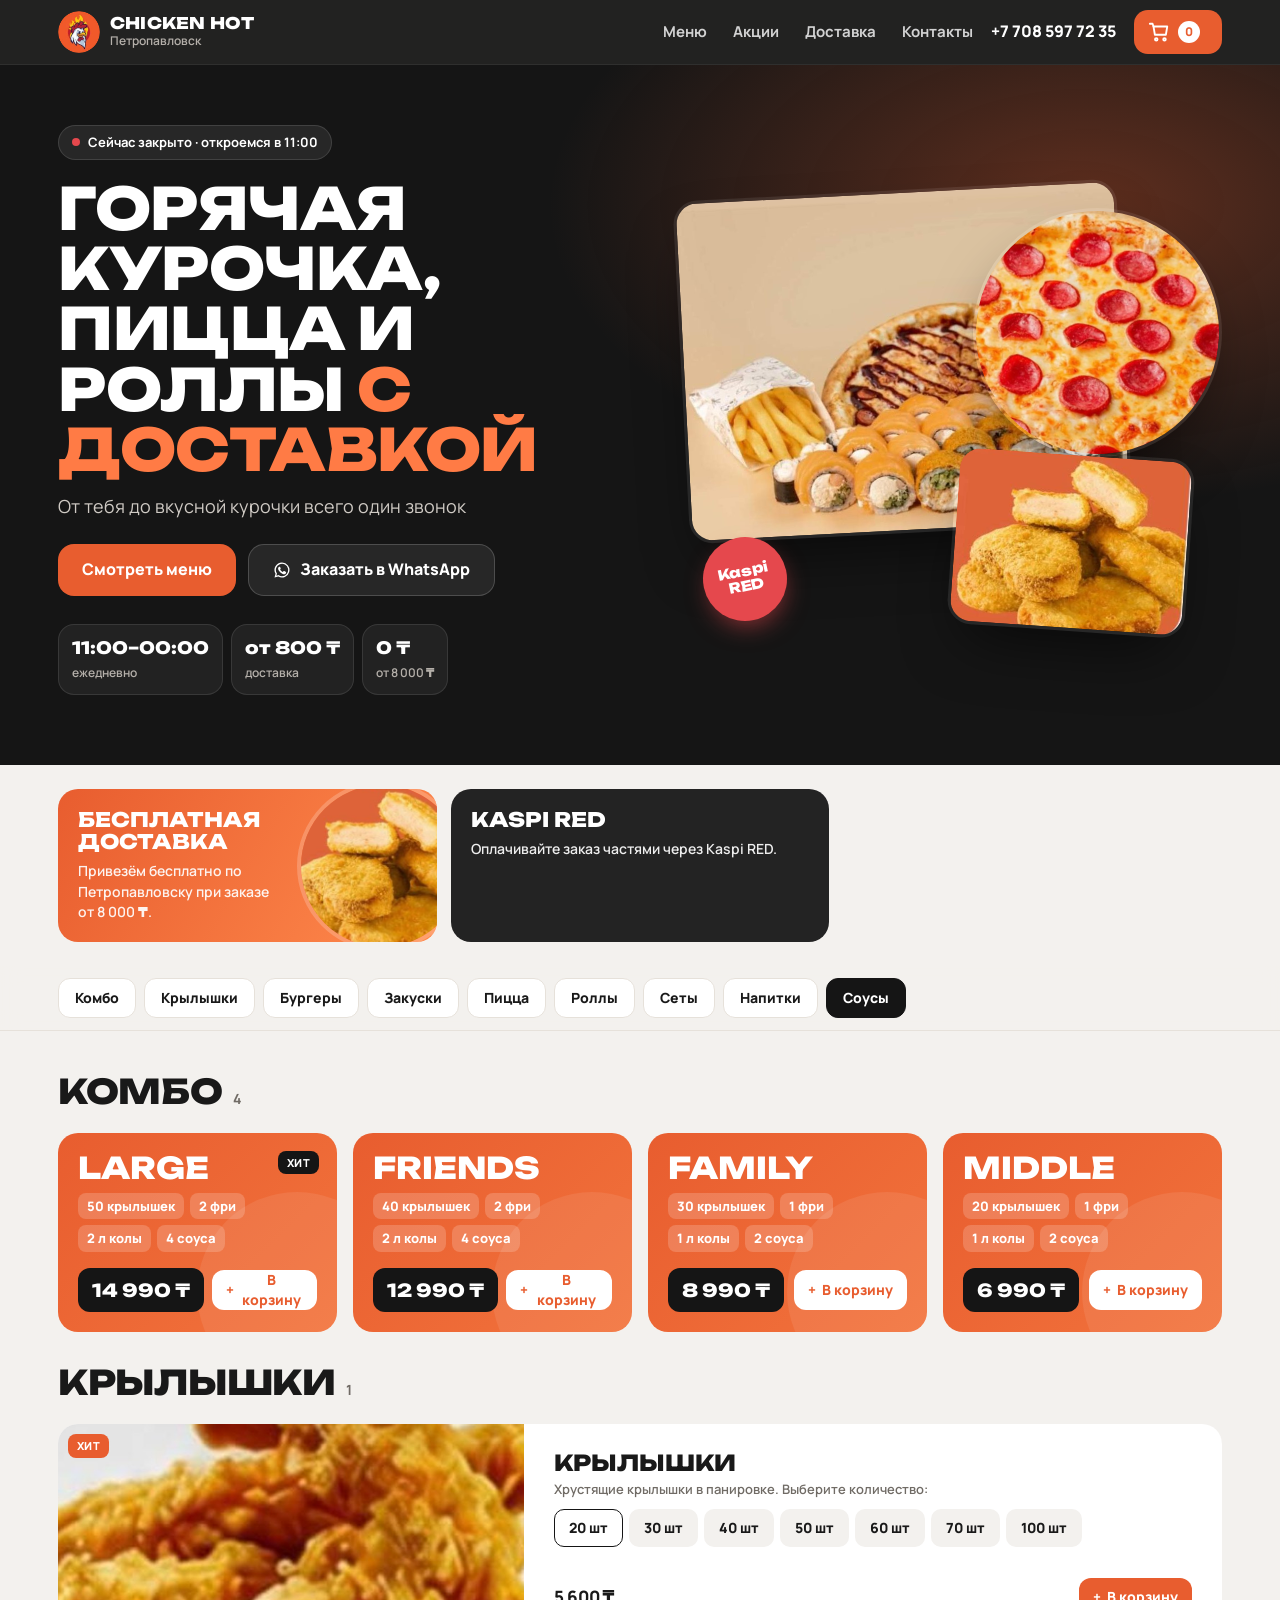
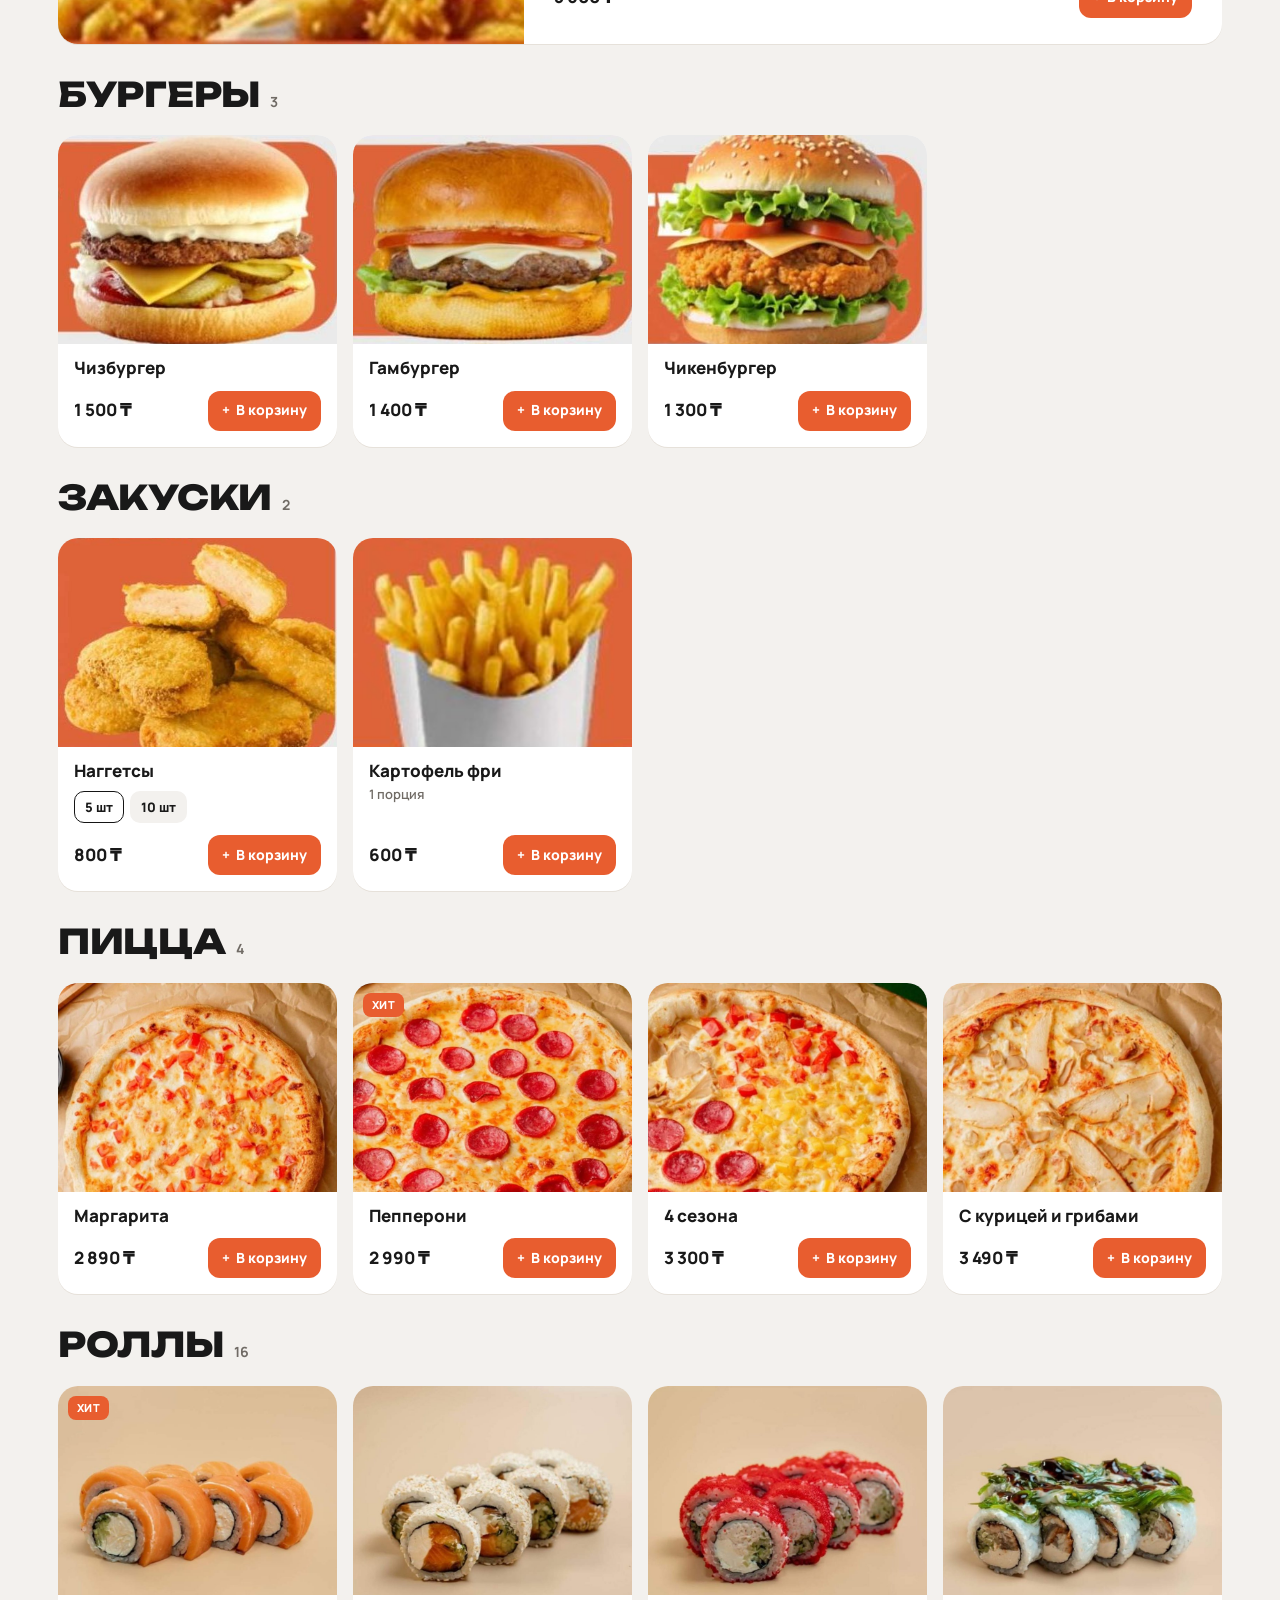
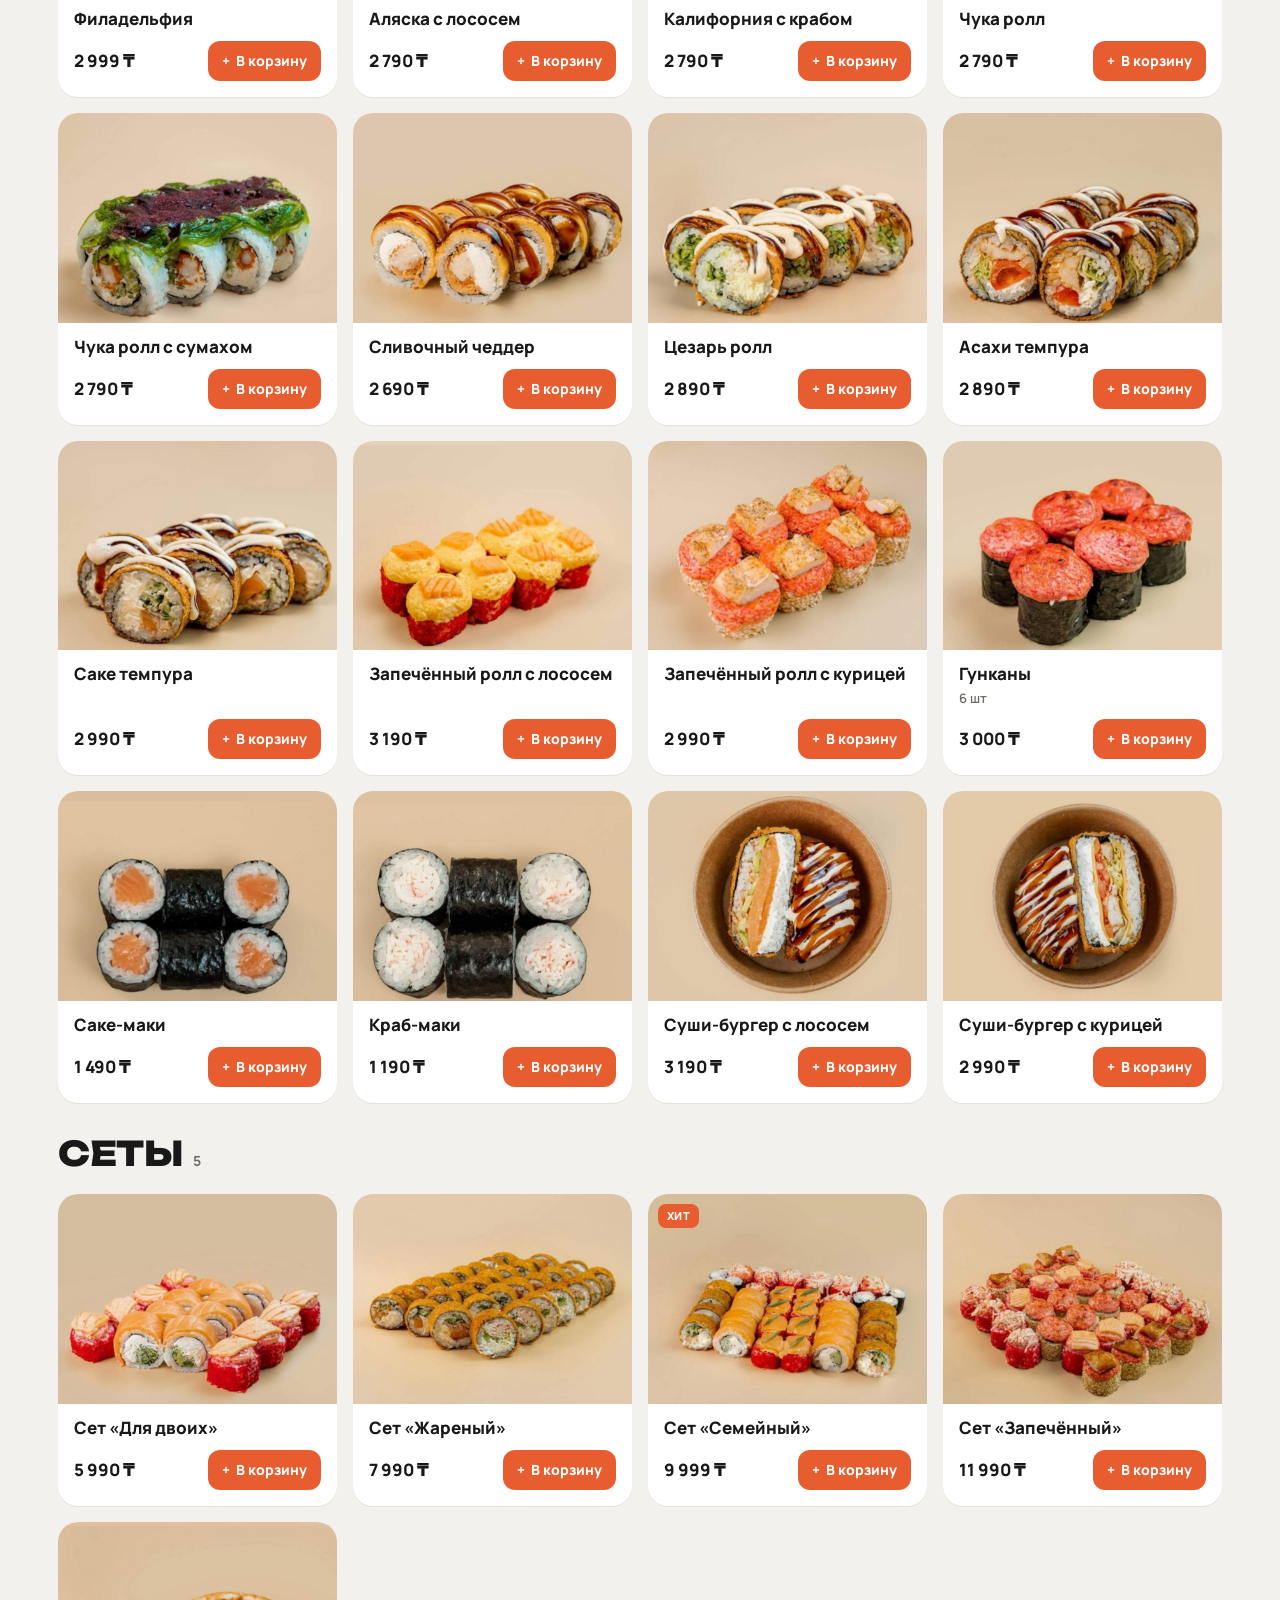
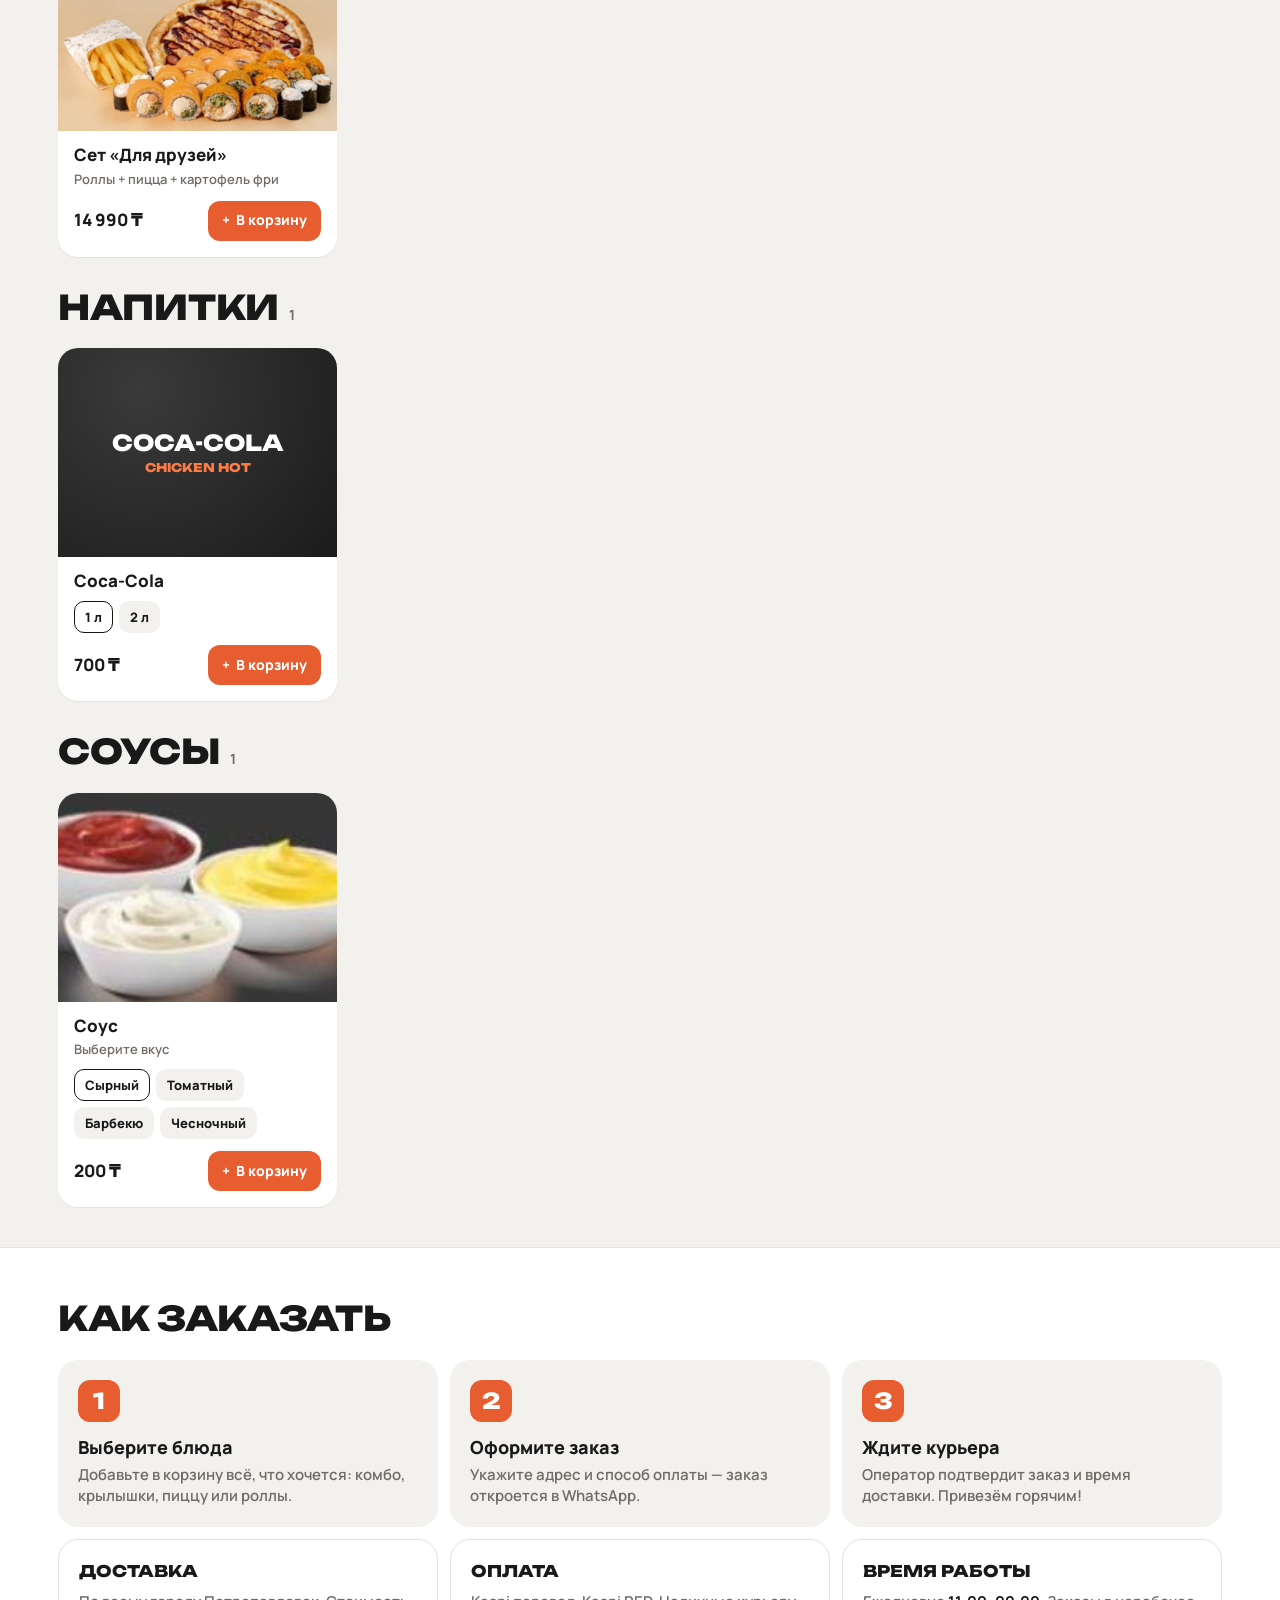
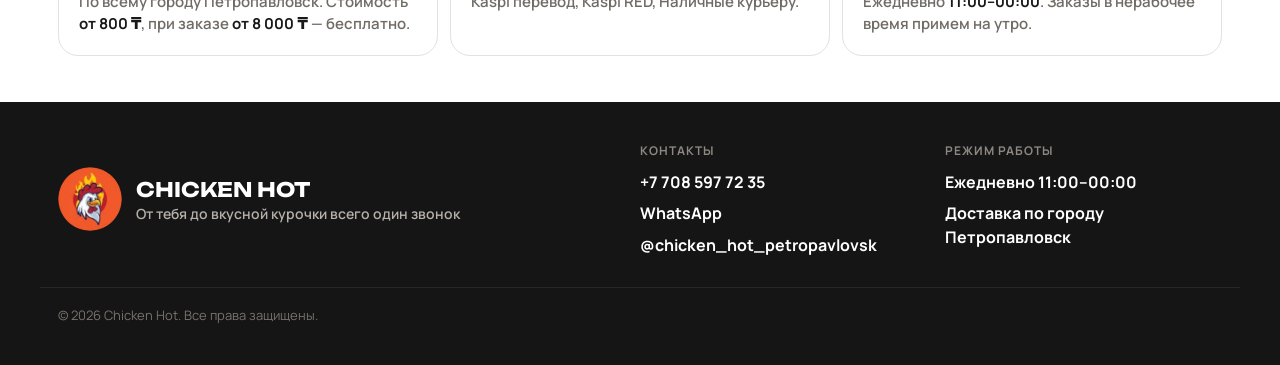
==== index.html @ 7885a6c0 "Сайт Chicken Hot: меню, корзина, заказ в WhatsApp, админ-панель Co-Authored-By: Claude Opus 5.5 <nor" ====
<!DOCTYPE html>
<html lang="ru">
<head>
<meta charset="UTF-8">
<meta name="viewport" content="width=device-width, initial-scale=1, viewport-fit=cover">
<title>Chicken Hot — доставка курочки, пиццы и роллов в Петропавловске</title>
<meta name="description" content="Chicken Hot Петропавловск: острые крылышки, комбо, бургеры, пицца, роллы и сеты с доставкой. Ежедневно 11:00–00:00. Бесплатная доставка от 8 000 ₸. Kaspi RED.">
<meta name="theme-color" content="#161616">
<meta property="og:title" content="Chicken Hot — доставка в Петропавловске">
<meta property="og:description" content="Крылышки, комбо, пицца и роллы. Бесплатная доставка от 8 000 ₸.">
<meta property="og:image" content="img/set-dlya-druzei.jpg">
<link rel="icon" type="image/png" href="img/logo.png">
<link rel="preconnect" href="https://fonts.googleapis.com">
<link rel="preconnect" href="https://fonts.gstatic.com" crossorigin>
<link href="https://fonts.googleapis.com/css2?family=Manrope:wght@500;600;700;800&family=Unbounded:wght@600;800&display=swap" rel="stylesheet">
<link rel="stylesheet" href="css/style.css">
</head>
<body>

<header class="top">
  <div class="wrap top-in">
    <a class="brand" href="#top" aria-label="Chicken Hot">
      <img src="img/logo.png" alt="" width="44" height="44">
      <span><b>Chicken Hot</b><small data-s="city">Петропавловск</small></span>
    </a>
    <nav class="top-nav">
      <a href="#menu">Меню</a>
      <a href="#promos">Акции</a>
      <a href="#delivery">Доставка</a>
      <a href="#contacts">Контакты</a>
    </nav>
    <a class="top-phone" data-phone></a>
    <button class="cart-btn" id="cartBtn" aria-label="Корзина">
      <svg viewBox="0 0 24 24" width="22" height="22" fill="none" stroke="currentColor" stroke-width="2" stroke-linecap="round" stroke-linejoin="round"><path d="M6 6h15l-1.5 9h-12z"/><path d="M6 6 5 3H2"/><circle cx="9" cy="20" r="1.4"/><circle cx="18" cy="20" r="1.4"/></svg>
      <span class="cart-count" id="cartCount">0</span>
      <span class="cart-sum" id="cartSum"></span>
    </button>
  </div>
</header>

<section class="hero" id="top">
  <div class="wrap hero-in">
    <div class="hero-text">
      <span class="status" id="status"><i></i><span>Загрузка…</span></span>
      <h1>Горячая курочка, пицца и роллы <em>с доставкой</em></h1>
      <p class="lead" data-s="tagline"></p>
      <div class="hero-cta">
        <a href="#menu" class="btn btn-primary">Смотреть меню</a>
        <a class="btn btn-ghost" data-wa target="_blank" rel="noopener">
          <svg viewBox="0 0 24 24" width="18" height="18" fill="currentColor"><path d="M12 2a10 10 0 0 0-8.6 15.1L2 22l5-1.3A10 10 0 1 0 12 2zm0 18.2c-1.5 0-3-.4-4.2-1.2l-.3-.2-3 .8.8-2.9-.2-.3A8.2 8.2 0 1 1 12 20.2zm4.5-6.1c-.2-.1-1.5-.7-1.7-.8-.2-.1-.4-.1-.6.1l-.8 1c-.1.2-.3.2-.5.1a6.7 6.7 0 0 1-3.3-2.9c-.2-.4.2-.4.7-1.3.1-.2 0-.3 0-.4l-.8-1.8c-.2-.5-.4-.4-.6-.4h-.5a1 1 0 0 0-.7.3 3 3 0 0 0-.9 2.2 5.2 5.2 0 0 0 1.1 2.7 11.8 11.8 0 0 0 4.5 4c1.7.7 2.3.8 3.2.6.5-.1 1.5-.6 1.7-1.2.2-.6.2-1.1.2-1.2-.1-.1-.3-.2-.5-.3z"/></svg>
          Заказать в WhatsApp
        </a>
      </div>
      <ul class="hero-facts">
        <li><b data-s="hours">11:00–00:00</b><span>ежедневно</span></li>
        <li><b data-s="deliveryFromTxt">от 800 ₸</b><span>доставка</span></li>
        <li><b>0 ₸</b><span data-s="freeFromTxt">от 8 000 ₸</span></li>
      </ul>
    </div>
    <div class="hero-art" aria-hidden="true">
      <div class="art art-1"><img src="img/set-dlya-druzei.jpg" alt=""></div>
      <div class="art art-2"><img src="img/pizza-pepperoni.jpg" alt=""></div>
      <div class="art art-3"><img src="img/naggetsy.jpg" alt=""></div>
      <div class="hero-sticker">Kaspi<br>RED</div>
    </div>
  </div>
</section>

<div class="notice" id="notice" hidden></div>

<section class="wrap promos" id="promos"></section>

<nav class="cats" id="cats" aria-label="Категории меню"><div class="wrap cats-in" id="catsIn"></div></nav>

<main class="wrap menu" id="menu"></main>

<section class="delivery" id="delivery">
  <div class="wrap">
    <h2 class="sec-title">Как заказать</h2>
    <div class="steps">
      <div class="step"><span>1</span><h3>Выберите блюда</h3><p>Добавьте в корзину всё, что хочется: комбо, крылышки, пиццу или роллы.</p></div>
      <div class="step"><span>2</span><h3>Оформите заказ</h3><p>Укажите адрес и способ оплаты — заказ откроется в WhatsApp.</p></div>
      <div class="step"><span>3</span><h3>Ждите курьера</h3><p>Оператор подтвердит заказ и время доставки. Привезём горячим!</p></div>
    </div>
    <div class="info-grid">
      <div class="info"><h3>Доставка</h3><p>По всему городу <span data-s="city">Петропавловск</span>. Стоимость <b data-s="deliveryFromTxt">от 800 ₸</b>, при заказе <b data-s="freeFromTxt">от 8 000 ₸</b> — бесплатно.</p></div>
      <div class="info"><h3>Оплата</h3><p data-s="paymentsTxt">Kaspi перевод, Kaspi RED, наличные курьеру.</p></div>
      <div class="info"><h3>Время работы</h3><p>Ежедневно <b data-s="hours">11:00–00:00</b>. Заказы в нерабочее время примем на утро.</p></div>
    </div>
  </div>
</section>

<footer class="footer" id="contacts">
  <div class="wrap foot-in">
    <div class="foot-brand">
      <img src="img/logo.png" alt="" width="64" height="64">
      <div><b>Chicken Hot</b><p data-s="tagline"></p></div>
    </div>
    <div class="foot-col">
      <h4>Контакты</h4>
      <a data-phone></a>
      <a data-wa target="_blank" rel="noopener">WhatsApp</a>
      <a data-ig target="_blank" rel="noopener">Instagram</a>
      <span data-s="address"></span>
    </div>
    <div class="foot-col">
      <h4>Режим работы</h4>
      <span>Ежедневно <span data-s="hours">11:00–00:00</span></span>
      <span>Доставка по городу <span data-s="city"></span></span>
    </div>
  </div>
  <div class="wrap foot-bottom">© <span id="year"></span> Chicken Hot. Все права защищены.</div>
</footer>

<button class="cart-bar" id="cartBar" hidden>
  <span><b id="barCount">0</b> в корзине</span>
  <span class="cart-bar-sum" id="barSum">0 ₸</span>
</button>

<div class="overlay" id="overlay" hidden></div>
<aside class="drawer" id="drawer" aria-hidden="true" aria-label="Корзина">
  <div class="drawer-head">
    <button class="icon-btn" id="backBtn" hidden aria-label="Назад">←</button>
    <h2 id="drawerTitle">Корзина</h2>
    <button class="icon-btn" id="closeBtn" aria-label="Закрыть">✕</button>
  </div>
  <div class="drawer-body" id="drawerBody"></div>
  <div class="drawer-foot" id="drawerFoot"></div>
</aside>

<div class="toast" id="toast" role="status"></div>

<script src="js/config.js"></script>
<script src="js/data.js"></script>
<script src="js/store.js"></script>
<script src="js/app.js"></script>
</body>
</html>
---- css/style.css ----
:root{
  --orange:#E85D2F; --orange-2:#FF7B45; --orange-soft:#FFE6DB;
  --dark:#151515; --dark-2:#232323; --dark-3:#2F2F2F;
  --bg:#F3F1EE; --card:#FFFFFF; --line:#E6E1DA;
  --text:#191919; --muted:#706B65; --green:#2BB673;
  --r:20px; --head:'Unbounded',system-ui,sans-serif; --body:'Manrope',system-ui,sans-serif;
  --shadow:0 10px 30px -12px rgba(30,20,10,.18);
}
*{box-sizing:border-box;margin:0;padding:0}
html{scroll-behavior:smooth;scroll-padding-top:130px}
body{font-family:var(--body);color:var(--text);background:var(--bg);font-size:16px;line-height:1.45;-webkit-font-smoothing:antialiased}
img{display:block;max-width:100%}
a{color:inherit;text-decoration:none}
button{font:inherit;cursor:pointer;border:0;background:none;color:inherit}
input,textarea,select{font:inherit;color:inherit}
.wrap{width:100%;max-width:1200px;margin:0 auto;padding:0 18px}
[hidden]{display:none!important}

/* ---------- Header ---------- */
.top{position:sticky;top:0;z-index:40;background:rgba(21,21,21,.94);backdrop-filter:blur(10px);color:#fff;border-bottom:1px solid rgba(255,255,255,.06)}
.top-in{display:flex;align-items:center;gap:18px;height:64px}
.brand{display:flex;align-items:center;gap:10px;margin-right:auto}
.brand img{width:42px;height:42px;border-radius:50%}
.brand b{display:block;font-family:var(--head);font-weight:800;font-size:16px;letter-spacing:.2px;text-transform:uppercase;line-height:1.1}
.brand small{display:block;font-size:12px;color:#B5B0AA;font-weight:600}
.top-nav{display:none;gap:26px;font-weight:700;font-size:15px}
.top-nav a{opacity:.8;transition:.2s}.top-nav a:hover{opacity:1;color:var(--orange-2)}
.top-phone{display:none;font-weight:800;white-space:nowrap}
.cart-btn{position:relative;display:flex;align-items:center;gap:8px;background:var(--orange);color:#fff;height:44px;padding:0 14px;border-radius:14px;font-weight:800;transition:.2s}
.cart-btn:hover{background:var(--orange-2)}
.cart-count{min-width:22px;height:22px;border-radius:11px;background:#fff;color:var(--orange);font-size:12px;display:grid;place-items:center;padding:0 6px}
.cart-sum{display:none;font-size:14px}
.cart-btn.bump{animation:bump .4s}
@keyframes bump{40%{transform:scale(1.12)}}

/* ---------- Hero ---------- */
.hero{background:radial-gradient(900px 500px at 85% 20%,rgba(232,93,47,.35),transparent 60%),var(--dark);color:#fff;overflow:hidden}
.hero-in{display:grid;gap:28px;padding:34px 18px 44px}
.status{display:inline-flex;align-items:center;gap:8px;background:rgba(255,255,255,.08);border:1px solid rgba(255,255,255,.12);padding:7px 13px;border-radius:30px;font-size:13px;font-weight:700}
.status i{width:8px;height:8px;border-radius:50%;background:#999}
.status.open i{background:var(--green);box-shadow:0 0 0 4px rgba(43,182,115,.25)}
.status.closed i{background:#E5484D}
.hero h1{font-family:var(--head);font-weight:800;font-size:clamp(30px,7.4vw,58px);line-height:1.04;margin:18px 0 14px;text-transform:uppercase;letter-spacing:-.5px}
.hero h1 em{font-style:normal;color:var(--orange-2)}
.lead{color:#CFCAC4;font-size:18px;max-width:520px}
.hero-cta{display:flex;flex-wrap:wrap;gap:12px;margin-top:24px}
.btn{display:inline-flex;align-items:center;justify-content:center;gap:9px;height:52px;padding:0 24px;border-radius:16px;font-weight:800;font-size:16px;transition:.2s;white-space:nowrap}
.btn-primary{background:var(--orange);color:#fff}.btn-primary:hover{background:var(--orange-2);transform:translateY(-1px)}
.btn-ghost{background:rgba(255,255,255,.08);border:1px solid rgba(255,255,255,.18);color:#fff}.btn-ghost:hover{background:rgba(255,255,255,.15)}
.btn-dark{background:var(--dark);color:#fff}.btn-dark:hover{background:var(--dark-3)}
.btn-wa{background:#25D366;color:#fff}.btn-wa:hover{filter:brightness(1.05)}
.btn-block{width:100%}
.btn:disabled{opacity:.5;cursor:not-allowed;transform:none}
.hero-facts{list-style:none;display:grid;grid-template-columns:repeat(3,auto);justify-content:start;gap:8px;margin-top:28px}
.hero-facts li{background:rgba(255,255,255,.06);border:1px solid rgba(255,255,255,.1);border-radius:16px;padding:11px 13px}
.hero-facts b{display:block;font-family:var(--head);font-size:clamp(13px,3.6vw,17px);font-weight:800;white-space:nowrap}
.hero-facts span{font-size:12px;white-space:nowrap;color:#B5B0AA;font-weight:600}
.hero-art{position:relative;height:300px}
.art{position:absolute;border-radius:24px;overflow:hidden;box-shadow:0 30px 60px -20px rgba(0,0,0,.6);border:3px solid rgba(255,255,255,.08)}
.art img{width:100%;height:100%;object-fit:cover}
.art-1{inset:0 18% 22% 0;transform:rotate(-3deg)}
.art-2{width:46%;aspect-ratio:1;right:0;top:4%;border-radius:50%;transform:rotate(6deg)}
.art-3{width:44%;aspect-ratio:4/3;right:6%;bottom:0;transform:rotate(4deg)}
.hero-sticker{position:absolute;left:4%;bottom:2%;background:#E5484D;color:#fff;font-family:var(--head);font-weight:800;font-size:14px;line-height:1.05;text-align:center;padding:16px 14px;border-radius:50%;width:84px;height:84px;display:grid;place-items:center;transform:rotate(-12deg);box-shadow:0 10px 24px -6px rgba(229,72,77,.6)}

.notice{background:var(--orange);color:#fff;text-align:center;font-weight:700;padding:10px 18px;font-size:15px}

/* ---------- Promos ---------- */
.promos{display:grid;grid-auto-flow:column;grid-auto-columns:86%;gap:14px;overflow-x:auto;padding-top:24px;padding-bottom:6px;scroll-snap-type:x mandatory;scrollbar-width:none}
.promos::-webkit-scrollbar{display:none}
.promo{scroll-snap-align:start;position:relative;border-radius:var(--r);overflow:hidden;min-height:150px;background:var(--dark-2);color:#fff;display:flex;padding:20px;isolation:isolate}
.promo:nth-child(3n+1){background:linear-gradient(120deg,#E85D2F,#FF8A4C)}
.promo:nth-child(3n+3){background:#E5484D}
.promo img{position:absolute;right:-30px;top:50%;transform:translateY(-50%);width:170px;height:170px;object-fit:cover;border-radius:50%;z-index:-1;border:4px solid rgba(255,255,255,.2)}
.promo-txt{max-width:62%}
.promo h3{font-family:var(--head);font-weight:800;font-size:20px;line-height:1.1;text-transform:uppercase;margin-bottom:8px}
.promo p{font-size:14px;opacity:.92;font-weight:600}
.promo .code{display:inline-block;margin-top:10px;background:rgba(0,0,0,.25);border:1px dashed rgba(255,255,255,.6);padding:4px 10px;border-radius:8px;font-weight:800;font-size:13px}
.promo:not(:has(img)) .promo-txt{max-width:100%}

/* ---------- Category tabs ---------- */
.cats{position:sticky;top:64px;z-index:30;background:rgba(243,241,238,.95);backdrop-filter:blur(10px);margin-top:18px;border-bottom:1px solid var(--line)}
.cats-in{display:flex;gap:8px;overflow-x:auto;padding-top:12px;padding-bottom:12px;scrollbar-width:none}
.cats-in::-webkit-scrollbar{display:none}
.cat-chip{flex:none;height:40px;padding:0 16px;border-radius:12px;background:#fff;border:1px solid var(--line);font-weight:800;font-size:14px;transition:.2s;white-space:nowrap}
.cat-chip:hover{border-color:var(--orange)}
.cat-chip.active{background:var(--dark);color:#fff;border-color:var(--dark)}

/* ---------- Menu ---------- */
.menu{padding-top:10px;padding-bottom:40px}
.cat-sec{padding-top:26px}
.sec-title{font-family:var(--head);font-weight:800;font-size:clamp(24px,5vw,34px);text-transform:uppercase;letter-spacing:-.3px;margin-bottom:16px;display:flex;align-items:baseline;gap:10px}
.sec-title small{font-family:var(--body);font-size:14px;color:var(--muted);font-weight:700;letter-spacing:0;text-transform:none}
.grid{display:grid;grid-template-columns:repeat(2,minmax(0,1fr));gap:12px}

.card{background:var(--card);border-radius:var(--r);overflow:hidden;display:flex;flex-direction:column;box-shadow:0 1px 0 var(--line);transition:transform .2s,box-shadow .2s;position:relative}
.card:hover{transform:translateY(-3px);box-shadow:var(--shadow)}
.card-img{aspect-ratio:4/3;background:#E9E3D8;position:relative;overflow:hidden}
.card-img img{width:100%;height:100%;object-fit:cover;transition:transform .4s}
.card:hover .card-img img{transform:scale(1.04)}
.card-img.ph{display:grid;place-items:center;background:radial-gradient(circle at 30% 20%,#3a3a3a,#1b1b1b)}
.card-img.ph span{font-family:var(--head);font-weight:800;color:#fff;font-size:22px;text-transform:uppercase;text-align:center;padding:10px;line-height:1.1}
.card-img.ph span small{display:block;font-size:12px;color:var(--orange-2);margin-top:6px}
.badge{position:absolute;top:10px;left:10px;background:var(--orange);color:#fff;font-size:11px;font-weight:800;padding:4px 9px;border-radius:8px;text-transform:uppercase;letter-spacing:.4px;z-index:2}
.card-body{padding:12px 12px 14px;display:flex;flex-direction:column;flex:1}
.card h3{font-size:16px;font-weight:800;line-height:1.2}
.card .desc{font-size:13px;color:var(--muted);margin-top:4px;font-weight:600}
.variants{display:flex;flex-wrap:wrap;gap:6px;margin-top:10px}
.var{height:32px;padding:0 10px;border-radius:10px;background:var(--bg);font-size:13px;font-weight:800;border:1.5px solid transparent;transition:.15s}
.var.on{background:#fff;border-color:var(--dark)}
.card-foot{display:flex;align-items:center;justify-content:space-between;gap:8px;margin-top:auto;padding-top:12px}
.price{font-weight:800;font-size:17px;white-space:nowrap}
.add{height:40px;min-width:40px;padding:0 14px;border-radius:12px;background:var(--orange);color:#fff;font-weight:800;font-size:14px;display:inline-flex;align-items:center;gap:6px;transition:.2s}
.add:hover{background:var(--orange-2)}
.add .t{display:none}
.stepper{display:inline-flex;align-items:center;background:var(--dark);color:#fff;border-radius:12px;height:40px}
.stepper button{width:36px;height:40px;font-size:20px;font-weight:700}
.stepper b{min-width:22px;text-align:center;font-size:15px}
.card.off{opacity:.55}.card.off .add{background:#bbb;pointer-events:none}
.off-tag{font-size:12px;font-weight:800;color:#E5484D}

/* combo cards */
.grid-combo{grid-template-columns:1fr}
.combo{background:linear-gradient(135deg,#E85D2F,#F2733C);color:#fff;border-radius:var(--r);padding:20px;display:flex;flex-direction:column;gap:10px;position:relative;overflow:hidden;min-height:170px;isolation:isolate}
.combo::after{content:"";position:absolute;right:-60px;bottom:-60px;width:200px;height:200px;border-radius:50%;background:rgba(255,255,255,.08);z-index:-1}
.combo h3{font-family:var(--head);font-weight:800;font-size:30px;text-transform:uppercase;line-height:1}
.combo ul{list-style:none;display:flex;flex-wrap:wrap;gap:6px}
.combo li{background:rgba(255,255,255,.18);border-radius:8px;padding:4px 9px;font-size:13px;font-weight:800}
.combo .card-foot{padding-top:6px}
.combo .price{background:var(--dark);border-radius:12px;padding:9px 14px;font-family:var(--head);font-size:18px}
.combo .add{background:#fff;color:var(--orange)}
.combo .add:hover{background:var(--orange-soft)}
.combo .stepper{background:#fff;color:var(--dark)}
.combo .badge{top:18px;right:18px;left:auto;background:var(--dark)}
.combo.off{opacity:.55}

/* wide card (крылышки) */
.wide{grid-column:1/-1}
.wide .card-img{aspect-ratio:16/7}

/* ---------- Delivery / info ---------- */
.delivery{background:#fff;padding:46px 0;border-top:1px solid var(--line)}
.steps{display:grid;gap:12px}
.step{background:var(--bg);border-radius:var(--r);padding:20px;position:relative}
.step span{font-family:var(--head);font-weight:800;font-size:22px;color:#fff;background:var(--orange);width:42px;height:42px;border-radius:12px;display:grid;place-items:center;margin-bottom:12px}
.step h3{font-size:18px;font-weight:800;margin-bottom:4px}
.step p,.info p{color:var(--muted);font-weight:600;font-size:15px}
.info-grid{display:grid;gap:12px;margin-top:12px}
.info{border:1px solid var(--line);border-radius:var(--r);padding:20px}
.info h3{font-family:var(--head);font-size:16px;font-weight:800;text-transform:uppercase;margin-bottom:8px}
.info b{color:var(--text)}

/* ---------- Footer ---------- */
.footer{background:var(--dark);color:#fff;padding:40px 0 100px}
.foot-in{display:grid;gap:28px}
.foot-brand{display:flex;gap:14px;align-items:center}
.foot-brand img{border-radius:50%}
.foot-brand b{font-family:var(--head);font-size:20px;text-transform:uppercase}
.foot-brand p{color:#B5B0AA;font-size:14px;font-weight:600}
.foot-col{display:flex;flex-direction:column;gap:8px;font-weight:700}
.foot-col h4{font-size:12px;letter-spacing:1px;text-transform:uppercase;color:#8C8782;margin-bottom:4px}
.foot-col a:hover{color:var(--orange-2)}
.foot-col span:empty{display:none}
.foot-bottom{margin-top:30px;padding-top:18px;border-top:1px solid rgba(255,255,255,.08);color:#77726D;font-size:13px}

/* ---------- Cart bar (mobile) ---------- */
.cart-bar{position:fixed;left:12px;right:12px;bottom:max(12px,env(safe-area-inset-bottom));z-index:45;background:var(--orange);color:#fff;height:58px;border-radius:18px;display:flex;align-items:center;justify-content:space-between;padding:0 20px;font-weight:800;box-shadow:0 14px 30px -10px rgba(232,93,47,.7);animation:up .3s}
.cart-bar-sum{background:rgba(0,0,0,.18);padding:7px 12px;border-radius:10px}
@keyframes up{from{transform:translateY(80px)}}

/* ---------- Drawer ---------- */
.overlay{position:fixed;inset:0;background:rgba(0,0,0,.5);z-index:60;animation:fade .2s}
@keyframes fade{from{opacity:0}}
.drawer{position:fixed;top:0;right:0;bottom:0;width:100%;max-width:440px;background:#fff;z-index:70;display:flex;flex-direction:column;transform:translateX(100%);transition:transform .3s cubic-bezier(.2,.8,.2,1)}
.drawer.open{transform:none}
.drawer-head{display:flex;align-items:center;gap:10px;padding:16px 18px;border-bottom:1px solid var(--line)}
.drawer-head h2{font-family:var(--head);font-size:20px;font-weight:800;text-transform:uppercase;margin-right:auto}
.icon-btn{width:40px;height:40px;border-radius:12px;background:var(--bg);font-size:18px;font-weight:800;display:grid;place-items:center}
.drawer-body{flex:1;overflow-y:auto;padding:14px 18px}
.drawer-foot{padding:14px 18px max(14px,env(safe-area-inset-bottom));border-top:1px solid var(--line);background:#fff}
.empty{text-align:center;padding:50px 10px;color:var(--muted);font-weight:700}
.empty img{width:90px;margin:0 auto 16px;border-radius:50%;opacity:.9}
.line{display:flex;gap:12px;align-items:center;padding:12px 0;border-bottom:1px solid var(--line)}
.line img,.line .ph{width:60px;height:60px;border-radius:12px;object-fit:cover;flex:none;background:var(--dark);display:grid;place-items:center;color:#fff;font-weight:800}
.line-info{flex:1;min-width:0}
.line-info b{display:block;font-size:15px;line-height:1.2}
.line-info small{color:var(--muted);font-weight:700;font-size:13px}
.line .stepper{height:34px;background:var(--bg);color:var(--text)}
.line .stepper button{width:30px;height:34px}
.sum-row{display:flex;justify-content:space-between;font-weight:700;margin:6px 0;font-size:15px}
.sum-row.total{font-size:20px;font-weight:800;margin-top:10px}
.sum-row .muted{color:var(--muted)}
.free{background:var(--bg);border-radius:14px;padding:12px;margin:14px 0 4px;font-size:14px;font-weight:700}
.bar{height:8px;background:#E2DCD3;border-radius:6px;margin-top:8px;overflow:hidden}
.bar i{display:block;height:100%;background:var(--orange);border-radius:6px;transition:width .4s}
.free.ok{background:#E7F7EF;color:#17834E}.free.ok .bar i{background:var(--green)}
.form{display:flex;flex-direction:column;gap:12px}
.field label{display:block;font-size:13px;font-weight:800;margin-bottom:6px}
.field input,.field textarea,.field select{width:100%;height:50px;border:1.5px solid var(--line);border-radius:14px;padding:0 14px;background:#fff;outline:none;transition:.15s;font-weight:600}
.field textarea{height:80px;padding:12px 14px;resize:vertical}
.field input:focus,.field textarea:focus{border-color:var(--orange)}
.field .err{border-color:#E5484D}
.row2{display:grid;grid-template-columns:1fr 1fr;gap:10px}
.pays{display:flex;flex-wrap:wrap;gap:8px}
.pays label{flex:1 1 auto;min-width:120px;cursor:pointer}
.pays input{position:absolute;opacity:0}
.pays span{display:flex;align-items:center;justify-content:center;height:46px;border-radius:12px;border:1.5px solid var(--line);font-weight:800;font-size:14px;padding:0 10px;text-align:center}
.pays input:checked+span{border-color:var(--orange);background:var(--orange-soft);color:#B53D14}
.hint{font-size:13px;color:var(--muted);font-weight:600}
.hint.good{color:#17834E}
.warn{background:#FFF4E5;color:#8A4B00;border-radius:12px;padding:10px 12px;font-size:14px;font-weight:700;margin-bottom:12px}
.done{text-align:center;padding:30px 6px}
.done .ok-ic{width:80px;height:80px;border-radius:50%;background:#E7F7EF;color:var(--green);font-size:40px;display:grid;place-items:center;margin:0 auto 18px}
.done h3{font-family:var(--head);font-size:22px;text-transform:uppercase;margin-bottom:8px}
.done p{color:var(--muted);font-weight:600;margin-bottom:20px}

.toast{position:fixed;left:50%;top:76px;transform:translate(-50%,-20px);background:var(--dark);color:#fff;padding:12px 18px;border-radius:14px;font-weight:700;font-size:14px;opacity:0;pointer-events:none;transition:.25s;z-index:90;white-space:nowrap}
.toast.show{opacity:1;transform:translate(-50%,0)}

/* ---------- Responsive ---------- */
@media (min-width:600px){
  .grid{grid-template-columns:repeat(3,minmax(0,1fr));gap:16px}
  .grid-combo{grid-template-columns:repeat(2,1fr)}
  .promos{grid-auto-columns:calc(50% - 7px)}
  .add .t{display:inline}
  .steps,.info-grid{grid-template-columns:repeat(3,1fr)}
  .foot-in{grid-template-columns:2fr 1fr 1fr}
  .card-body{padding:14px 16px 16px}
  .card h3{font-size:17px}
  .wide{flex-direction:row}
  .wide .card-img{aspect-ratio:auto;flex:0 0 46%;min-height:220px}
  .wide .card-body{justify-content:center;padding:20px 22px}
  .wide h3{font-family:var(--head);font-size:22px;text-transform:uppercase}
}
@media (min-width:900px){
  .top-nav{display:flex}
  .top-phone{display:block}
  .cart-sum{display:inline}
  .hero-in{grid-template-columns:1.1fr 1fr;align-items:center;padding:60px 18px 70px}
  .hero-art{height:440px}
  .grid{grid-template-columns:repeat(4,minmax(0,1fr))}
  .grid-combo{grid-template-columns:repeat(4,1fr)}
  .promos{grid-auto-flow:row;grid-template-columns:repeat(3,1fr);grid-auto-columns:auto;overflow:visible}
  .cart-bar{display:none}
  .footer{padding-bottom:40px}
  .wide{grid-column:span 4}
  .wide .card-img{flex-basis:40%}
  .wide .card-body{padding:26px 30px}
  .wide .var{height:38px;padding:0 14px;font-size:14px}
}
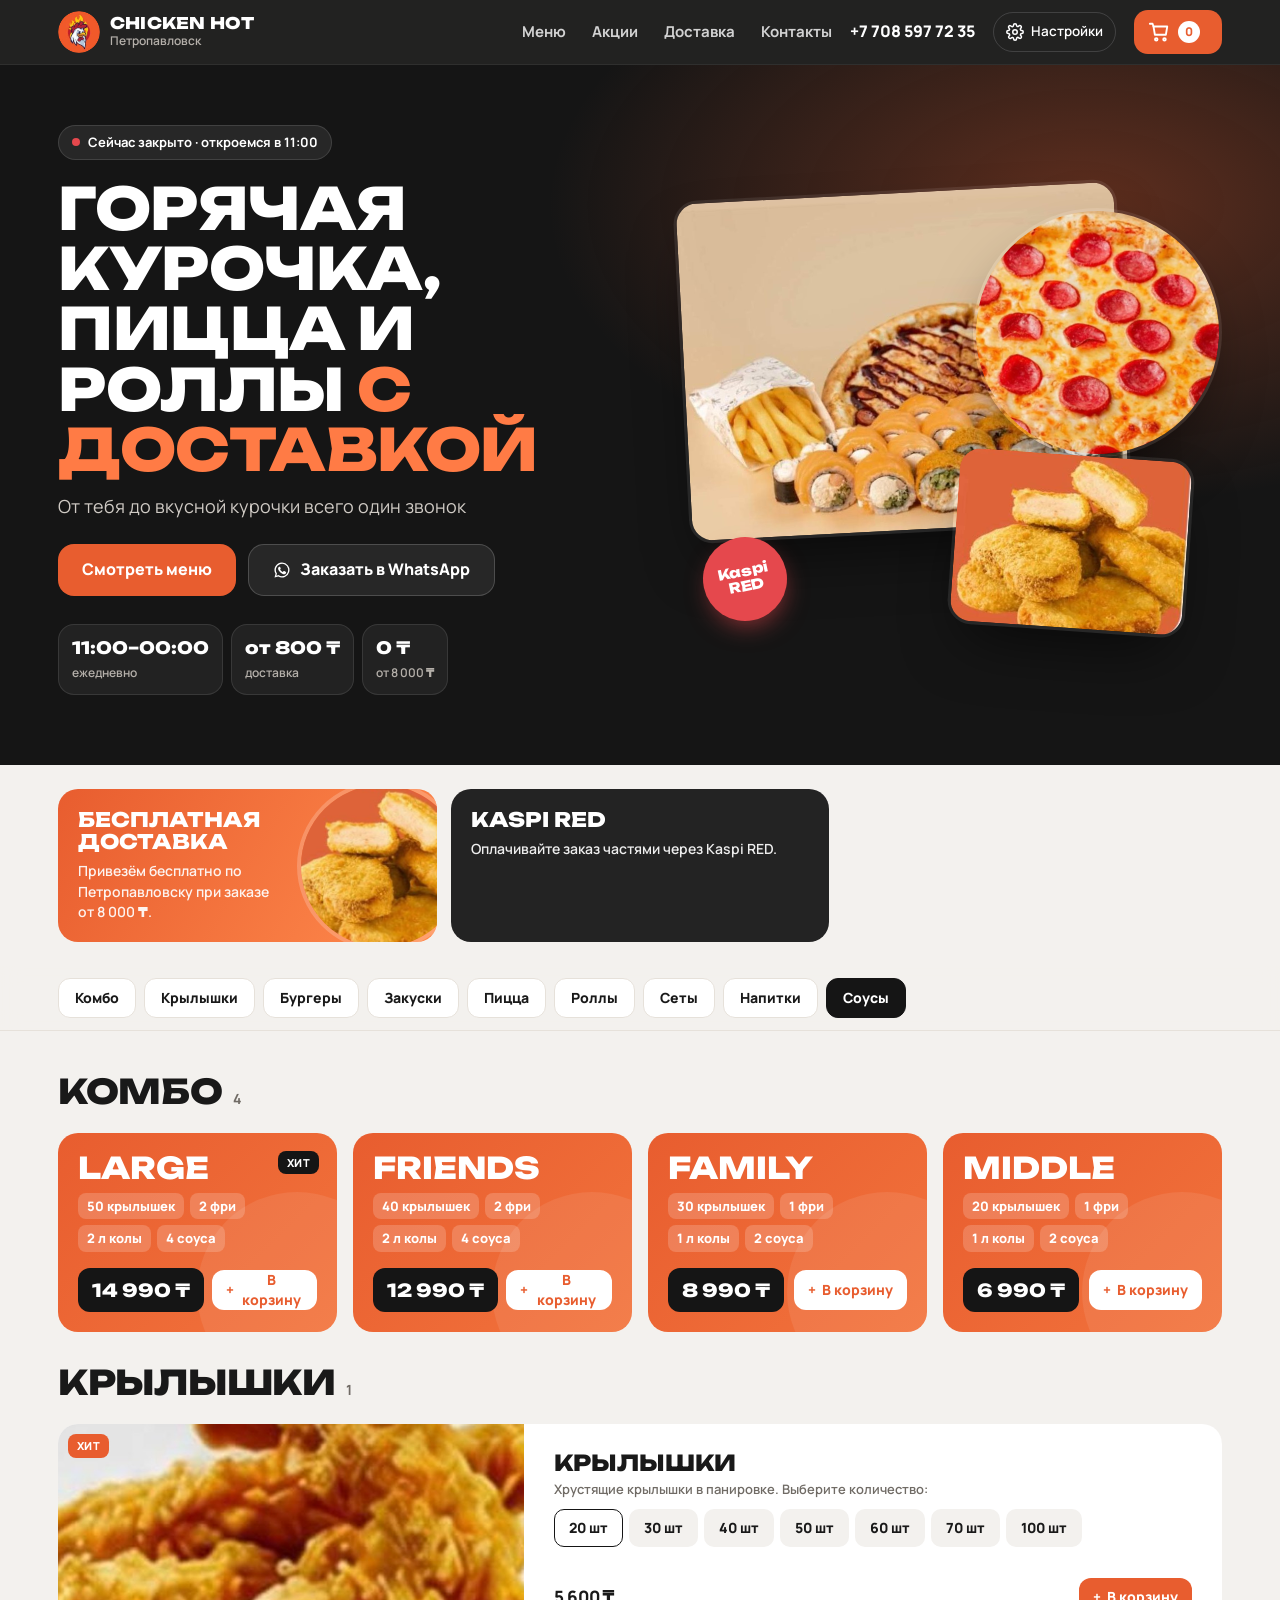
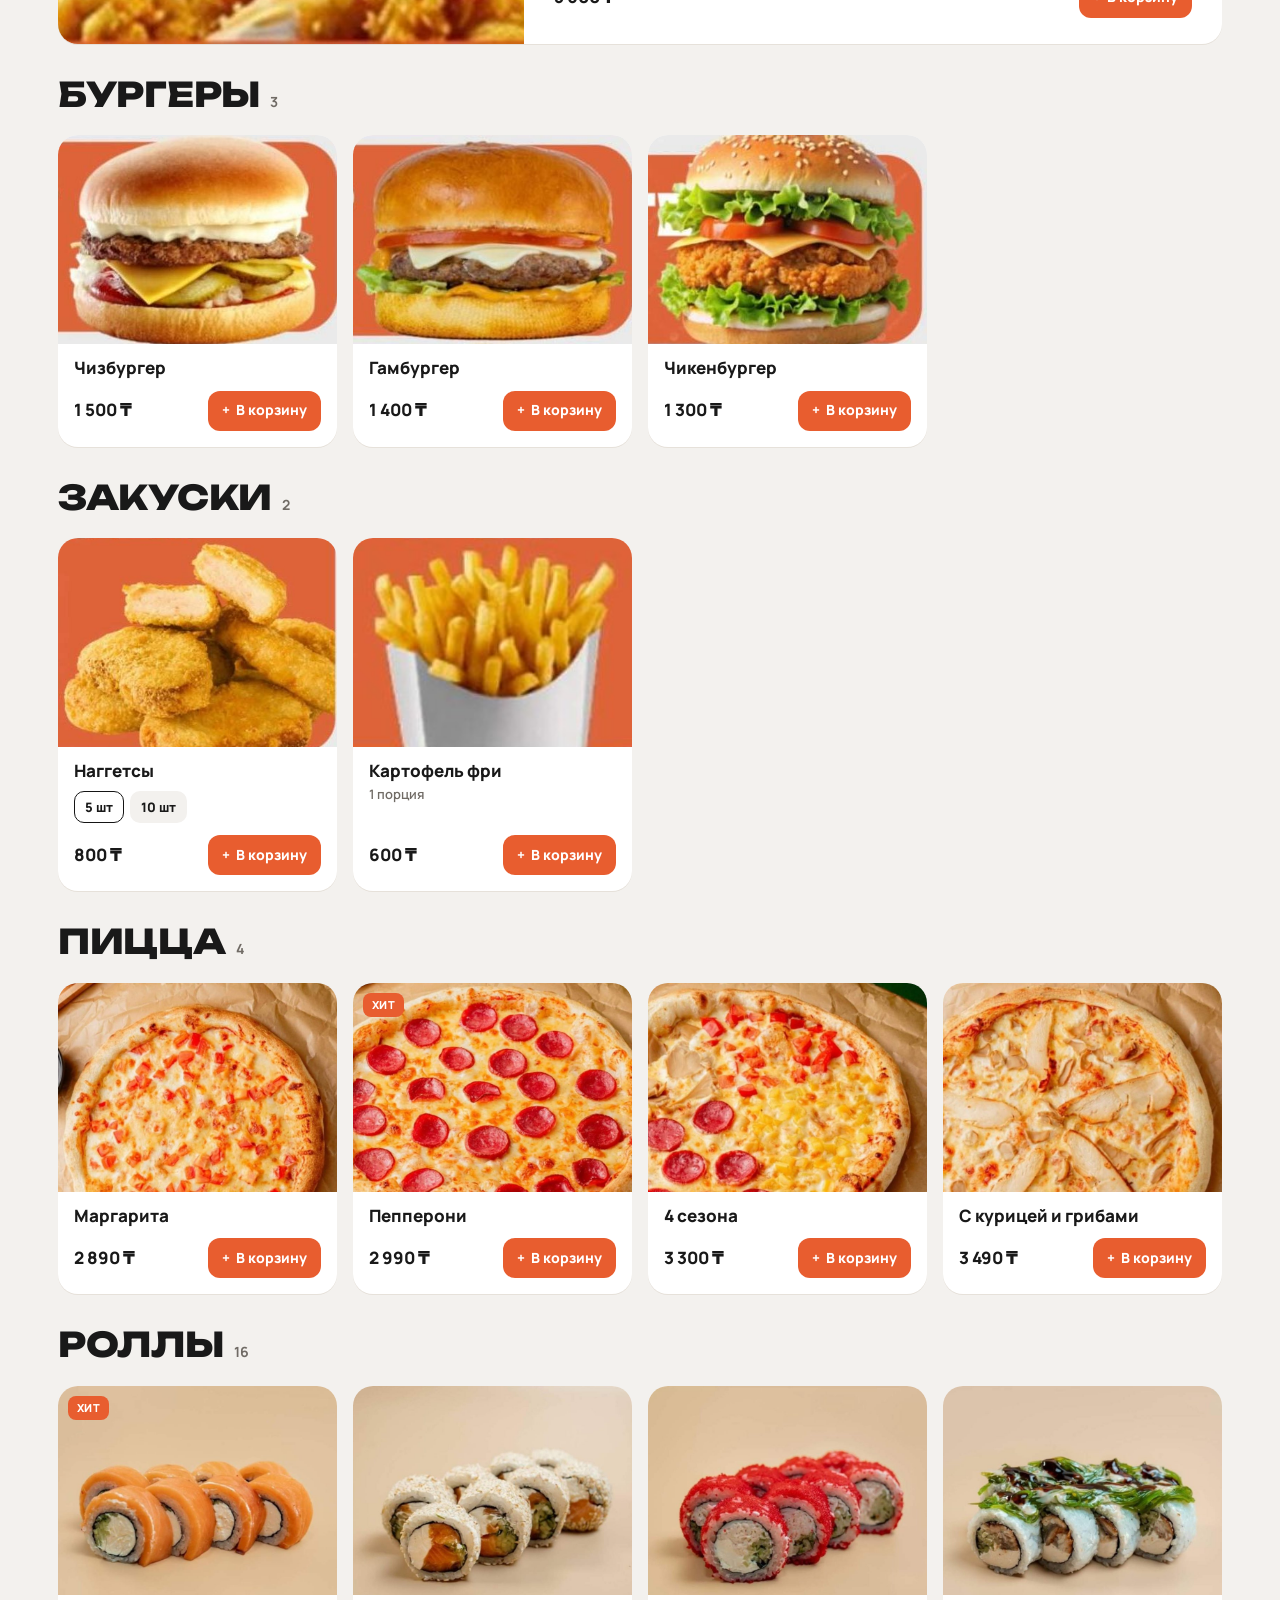
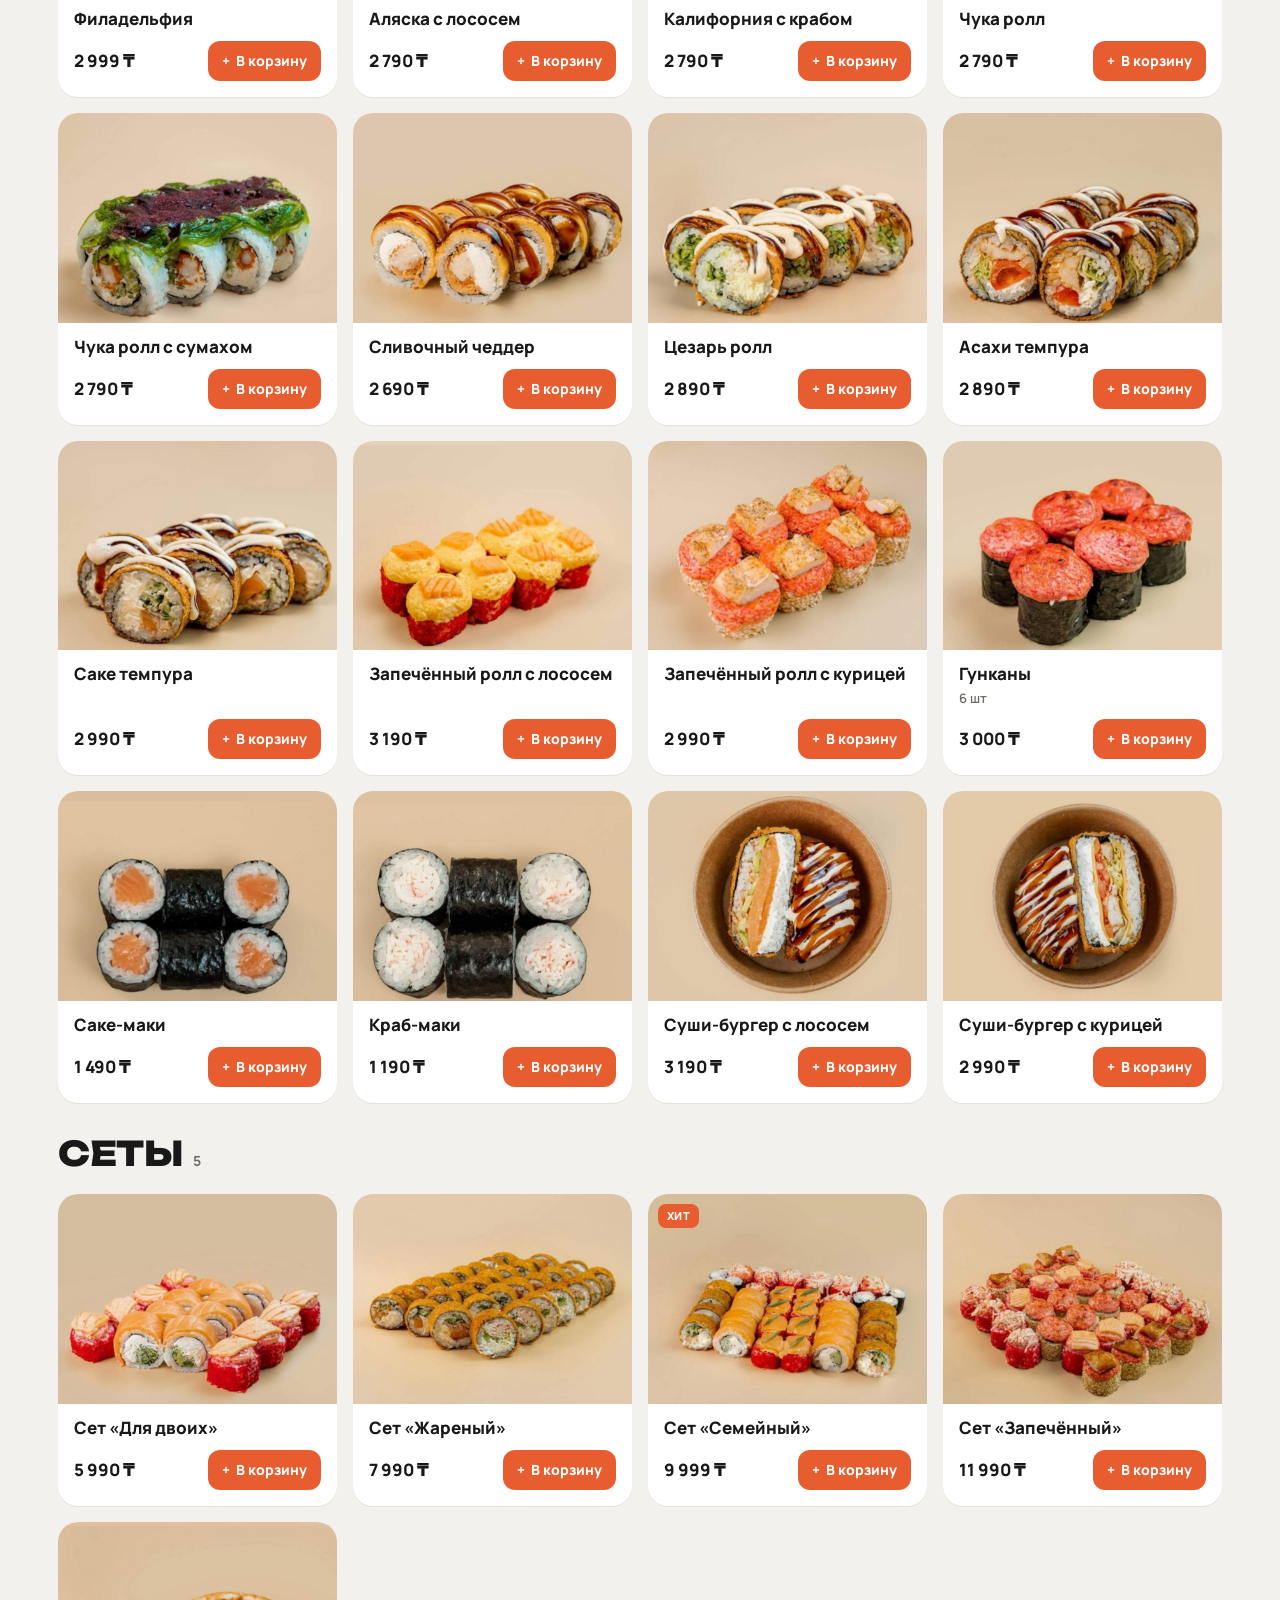
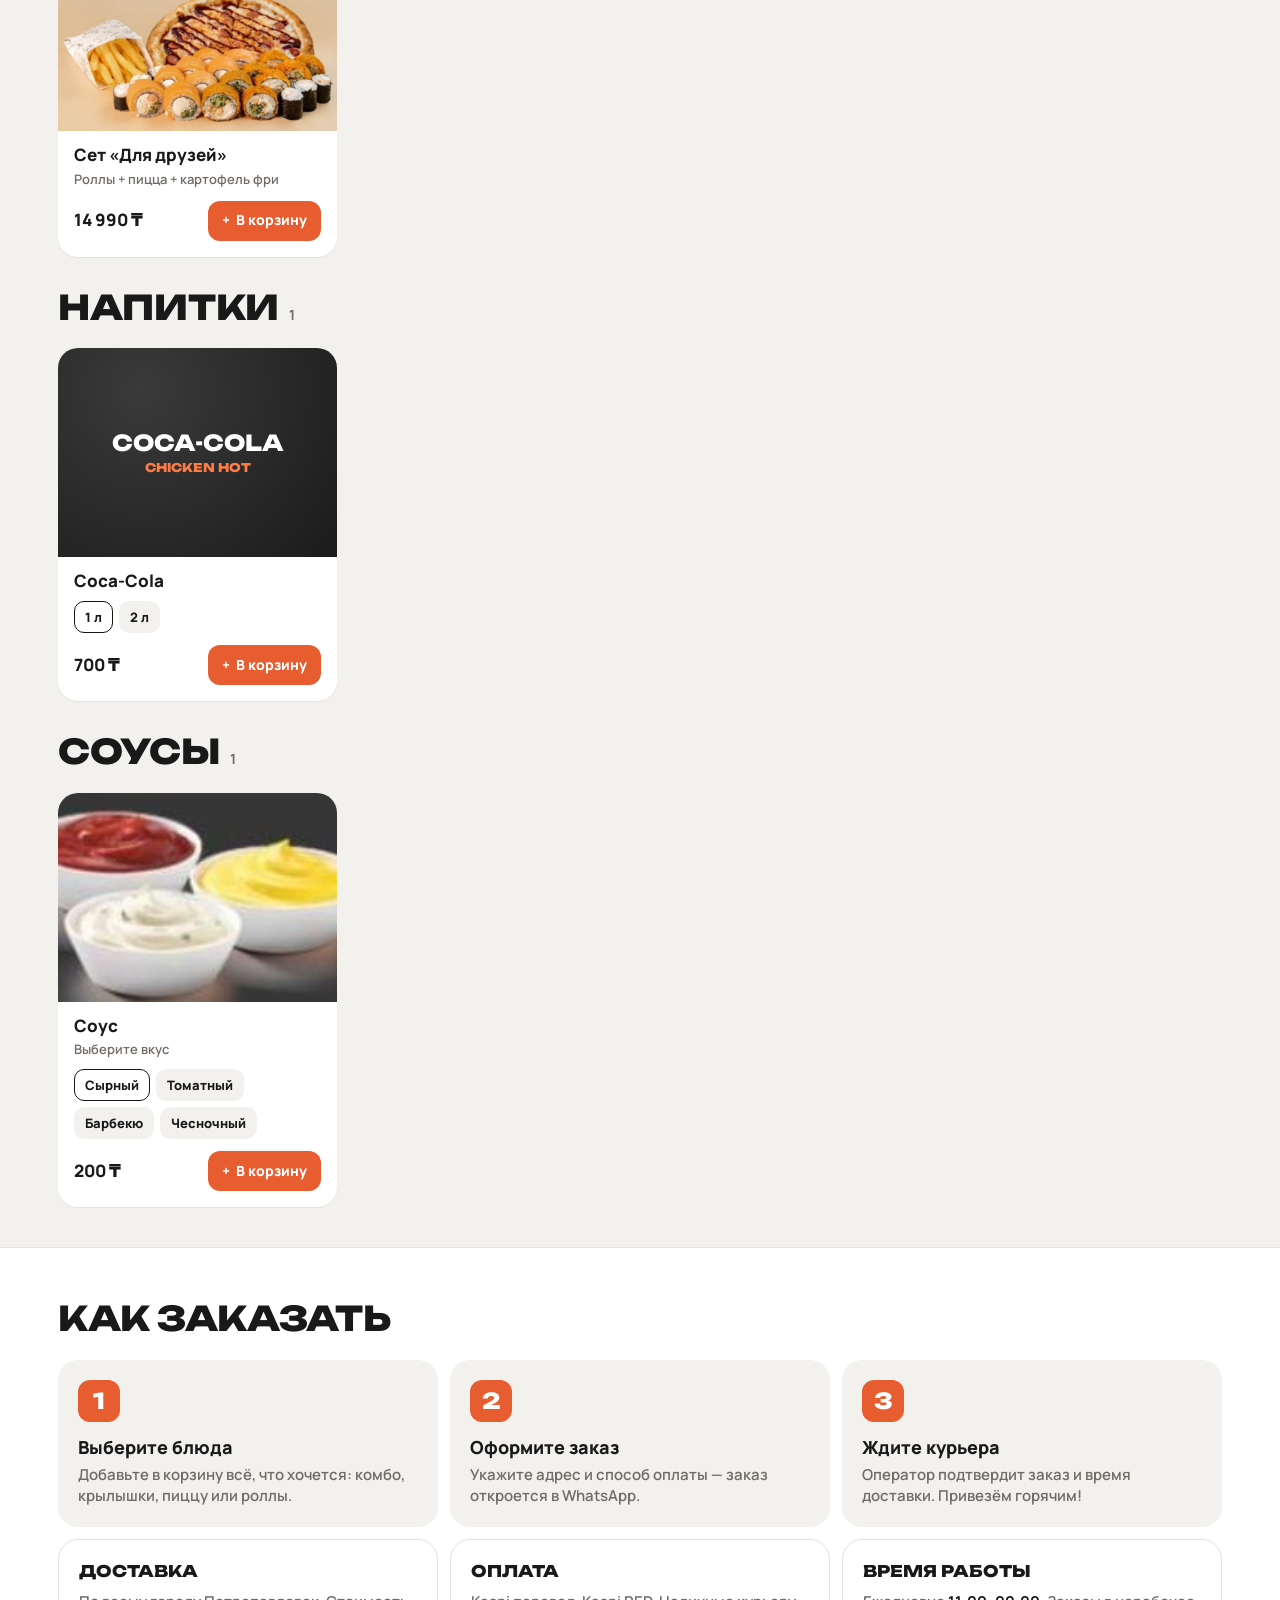
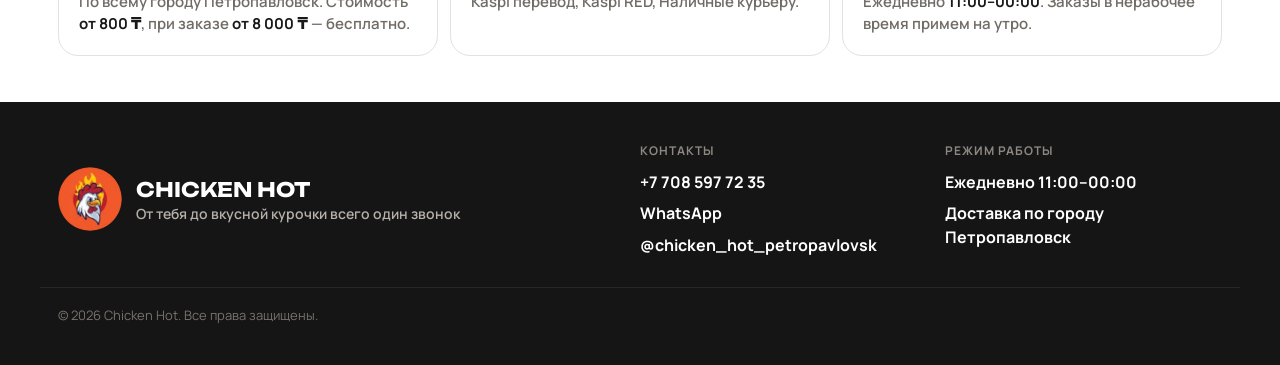
==== commit f6292327: "Настройки: «Хотите похожий сайт для бизнеса?» — 8 747 612 84 11 Co-Authored-By: Claude Opus 5.5 <nor" ====
--- a/index.html
+++ b/index.html
@@ -30,7 +30,7 @@
       <a href="#contacts">Контакты</a>
     </nav>
     <a class="top-phone" data-phone></a>
-    <button class="cart-btn" id="cartBtn" aria-label="Корзина">
+    <button type="button" data-sm-open aria-label="Настройки"></button><button class="cart-btn" id="cartBtn" aria-label="Корзина">
       <svg viewBox="0 0 24 24" width="22" height="22" fill="none" stroke="currentColor" stroke-width="2" stroke-linecap="round" stroke-linejoin="round"><path d="M6 6h15l-1.5 9h-12z"/><path d="M6 6 5 3H2"/><circle cx="9" cy="20" r="1.4"/><circle cx="18" cy="20" r="1.4"/></svg>
       <span class="cart-count" id="cartCount">0</span>
       <span class="cart-sum" id="cartSum"></span>
@@ -134,5 +134,6 @@
 <script src="js/data.js"></script>
 <script src="js/store.js"></script>
 <script src="js/app.js"></script>
+<script src="sm.js" defer data-accent="#e53935" data-admin="admin.html"></script>
 </body>
 </html>
